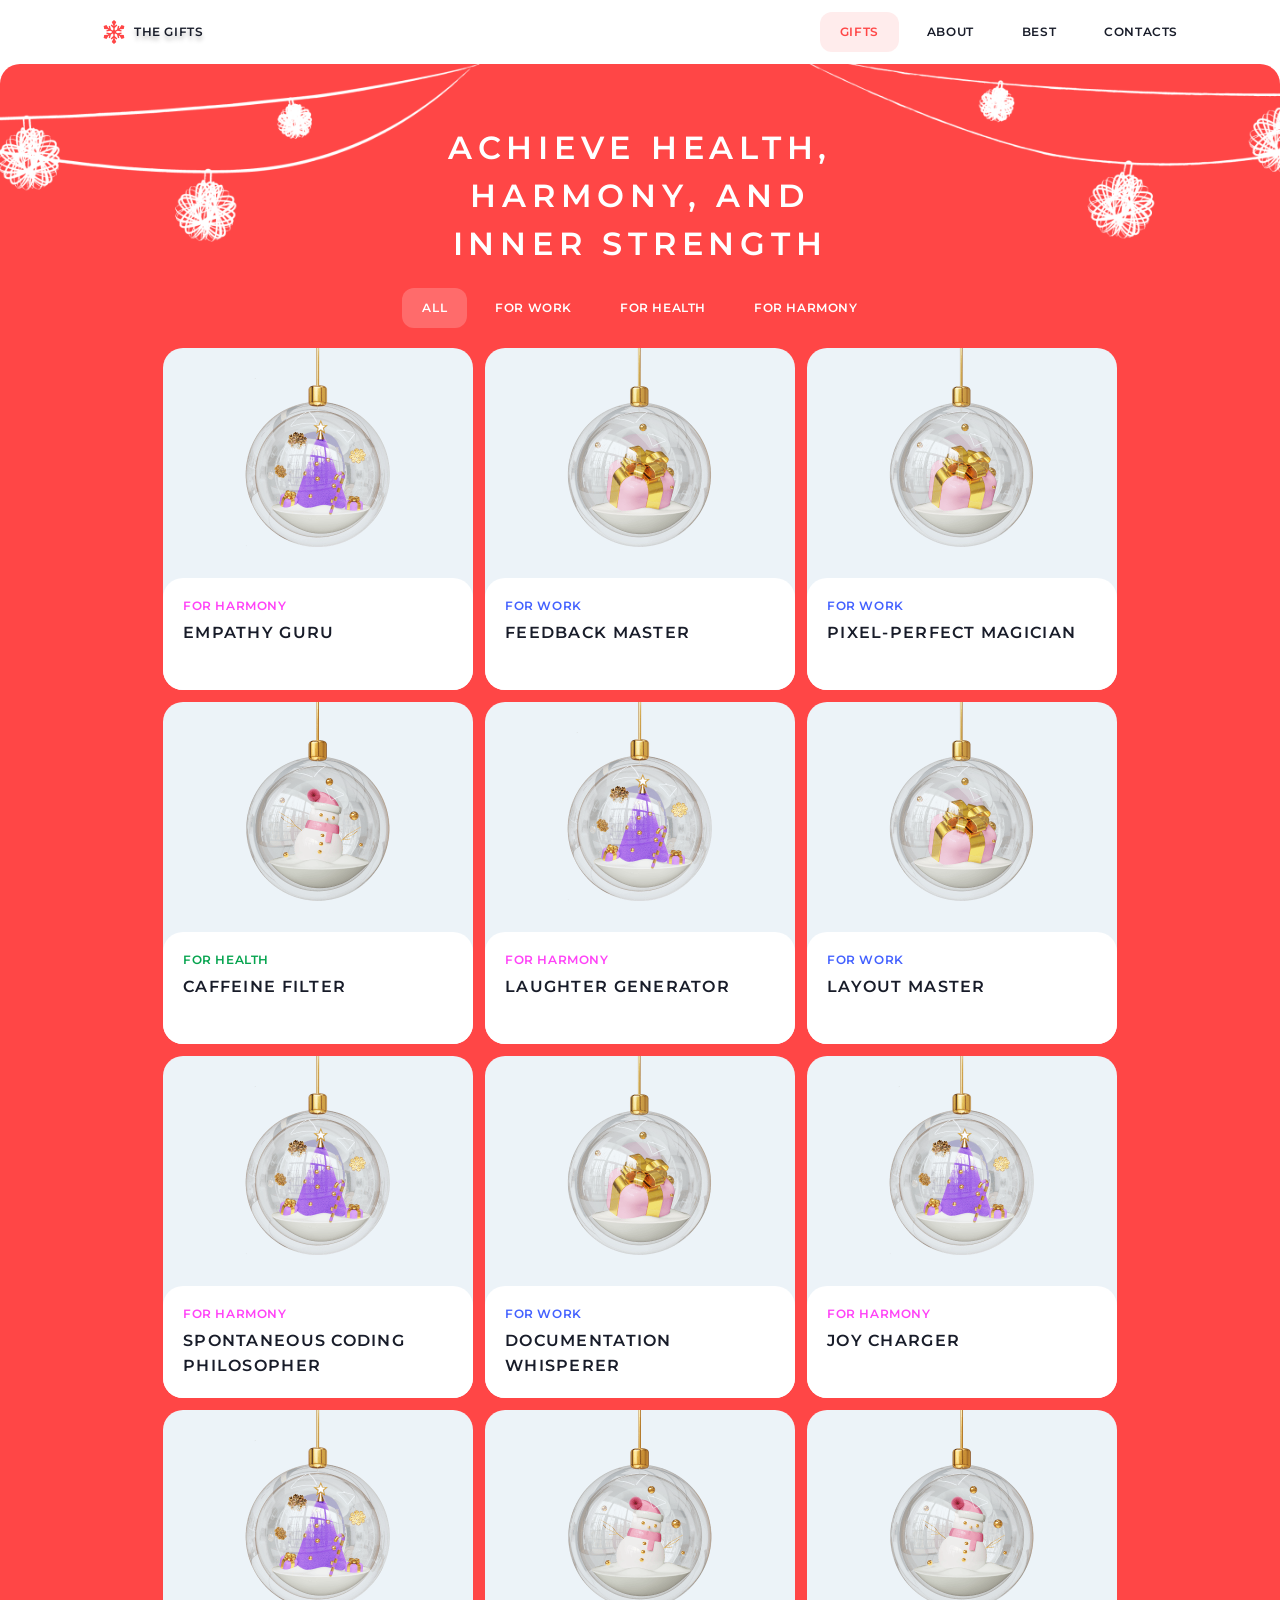
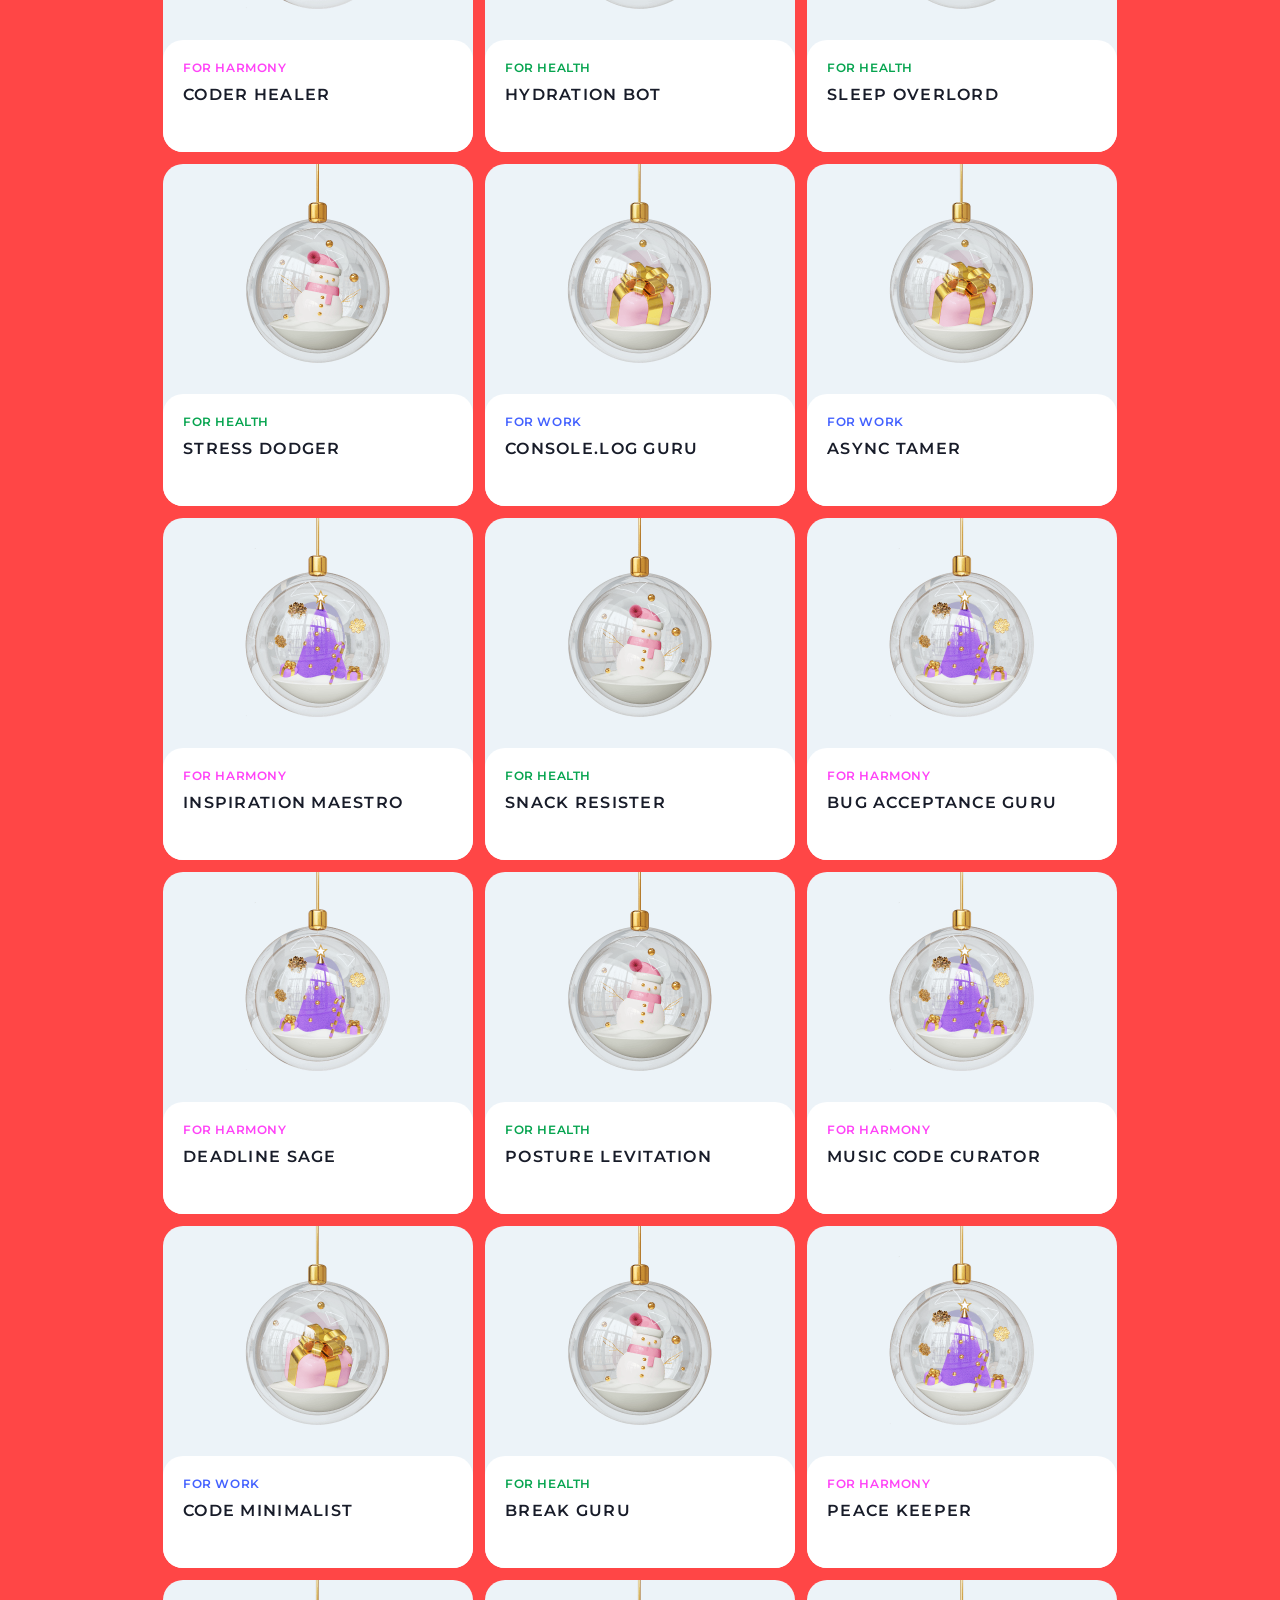
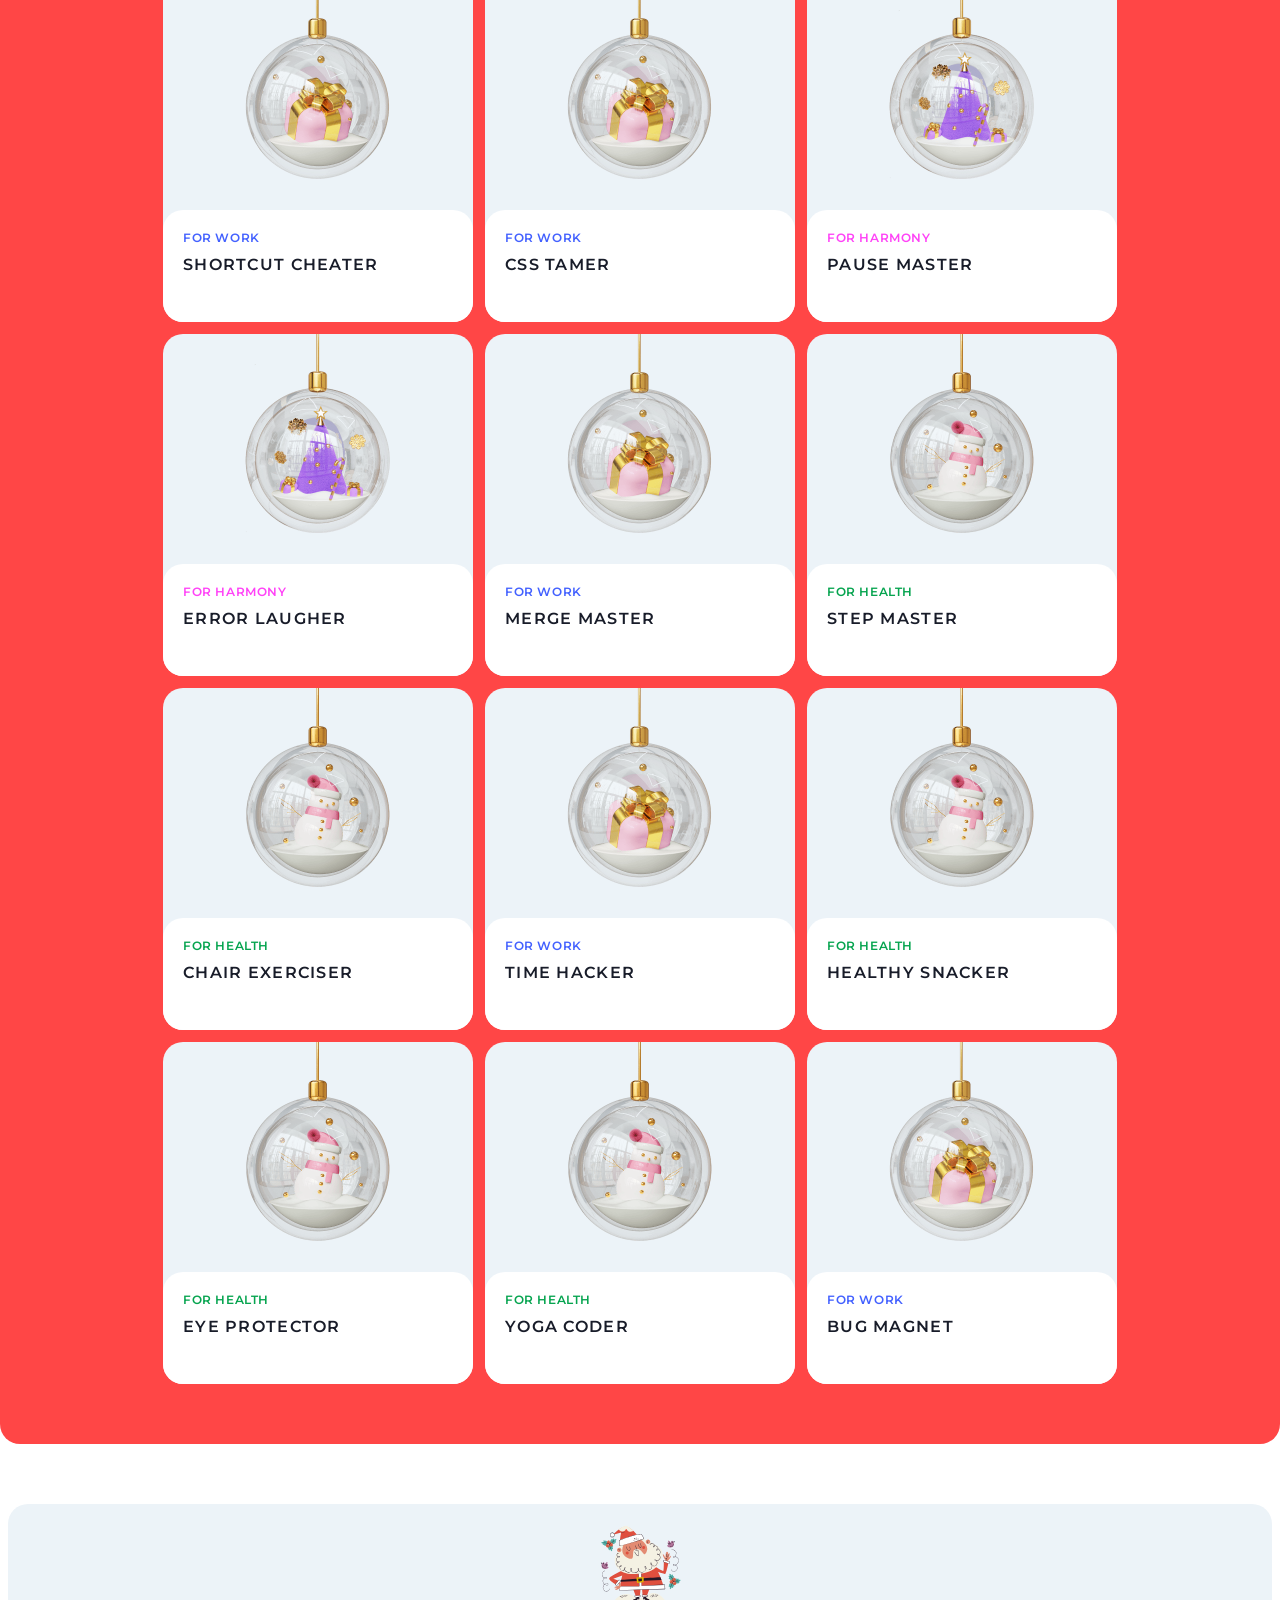
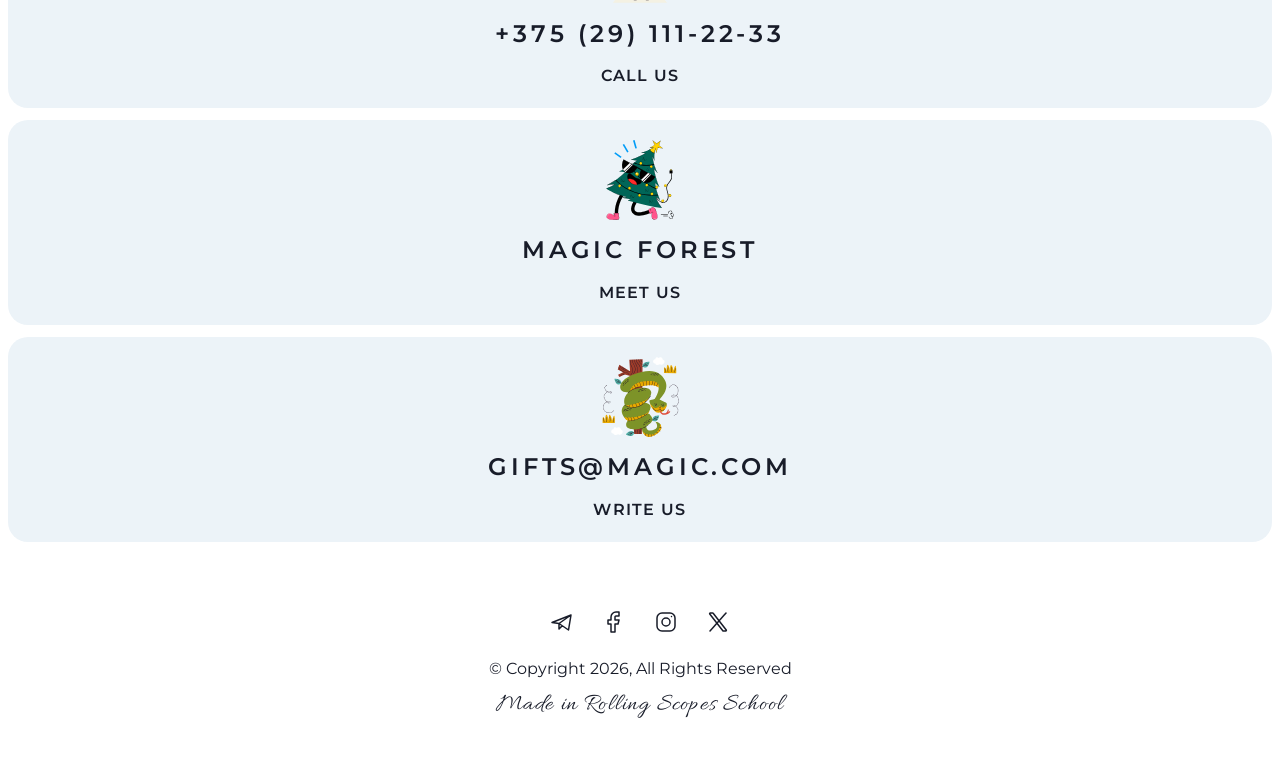
==== gifts.html @ aa80b403 "refactor: re-upload my old project from https://rolling-scopes-school.github.io/alekseikachkin-JSFE2" ====
<!DOCTYPE html>
<html lang="en">
<head>
  <meta charset="UTF-8">
  <meta name="viewport" content="width=device-width, initial-scale=1.0">
  <link type="Image/x-icon" href="./assets/svg/X-Shop.ico" rel="icon">
  <link rel="stylesheet" href="gifts.css">
  <script src="./consts.js" defer async type="module"></script>
  <script src="./burger.js" defer async type="module"></script>
  <script src="./gifts.js" defer async type="module"></script>
  <script src="./bodyRightPadding.js" defer async type="module"></script>
  <title>Gifts | Christmas Shop</title>
</head>
<body>
    <header id="Top">
    <a class="logo action-small" href="./index.html">
      <img src="./assets/svg/logo.svg" alt="snowflake">
      the gifts
    </a>
    <nav class="nav-links">
      <a class="nav-link action-small active-link">gifts</a>
      <a href="./index.html#About" class="nav-link action-small">about</a>
      <a href="./index.html#Best-Gifts" class="nav-link action-small">best</a>
      <a href="#Contacts" class="nav-link action-small">contacts</a>
    </nav>
    <div class="burger-container" id="burger-icon">
      <div class="burger-line" id="hor"></div>
      <div class="burger-line" id="ver"></div>
    </div>
  </header>
  <nav class="nav-burger" id="nav-burger">
      <a class="nav-link header2 active-link">gifts</a>
      <a href="./index.html#About" class="nav-link header2">about</a>
      <a href="./index.html#Best-Gifts" class="nav-link header2">best</a>
      <a href="#Contacts" class="nav-link header2">contacts</a>
  </nav>
  <main class="wrapper">
    <section class="gifts" id="Gifts">
      <h1 class="header1">Achieve health, harmony, and inner strength</h1>
      <nav class="tabs-container" id="tabs-container">
        <button class="tab action-small" id="All">All</button>
        <button class="tab action-small" id="Work">For Work</button>
        <button class="tab action-small" id="Health">For Health</button>
        <button class="tab action-small" id="Harmony">For Harmony</button>
      </nav>
      <div class="gifts-container" id="gifts-container">
      </div>
    </section>
  </main>
  <footer id="Contacts">
    <div class="contacts-container">
      <a class="contacts-card" href="tel:+375291112233">
        <img class="contacts-img" src="./assets/svg/santa-claus.svg" alt="santa-claus">
        <p class="contacts-info action-large" >+375 (29) 111-22-33</p>
        <h3 class="contacts-us header3">call us</h3>
      </a>
      <a class="contacts-card" target="_blank" href="https://maps.app.goo.gl/qPadGt6DpRe9bDaa7">
        <img class="contacts-img" src="./assets/svg/christmas-tree.svg" alt="christmas-tree">
        <p  class="contacts-info action-large" >magic forest</p>
        <h3 class="contacts-us header3">meet us</h3>
      </a>
      <a class="contacts-card" target="_top" href="mailto:lex6164665@gmail.com?subject=Christmas&body=Hi">
        <img class="contacts-img" src="./assets/svg/snake.svg" alt="snake">
        <p class="contacts-info action-large" >gifts@magic.com</p>
        <h3 class="contacts-us header3">write us</h3>
      </a>
    </div>
    <div class="socials-n-copyright">
      <div class="socials-container">
        <a target="_blank" href="https://web.telegram.org/a/" class="socials-link">
          <svg width="24" height="24" viewBox="0 0 24 24" fill="none" xmlns="http://www.w3.org/2000/svg">
          <path d="M21 5L2 12.5L9 13.5M21 5L18.5 20L9 13.5M21 5L9 13.5M9 13.5V19L12.2488 15.7229" stroke="#181C29" stroke-width="1.5" stroke-linecap="round" stroke-linejoin="round"/>
          </svg>
        </a>
        <a target="_blank" href="https://facebook.com" class="socials-link">
          <svg width="24" height="24" viewBox="0 0 24 24" fill="none" xmlns="http://www.w3.org/2000/svg">
          <path d="M17 2H14C12.6739 2 11.4021 2.52678 10.4645 3.46447C9.52678 4.40215 9 5.67392 9 7V10H6V14H9V22H13V14H16L17 10H13V7C13 6.73478 13.1054 6.48043 13.2929 6.29289C13.4804 6.10536 13.7348 6 14 6H17V2Z" stroke="#181C29" stroke-width="1.5" stroke-linecap="round" stroke-linejoin="round"/>
          </svg>
        </a>
        <a target="_blank" href="https://instagram.com" class="socials-link">
          <svg width="24" height="24" viewBox="0 0 24 24" fill="none" xmlns="http://www.w3.org/2000/svg">
            <path d="M12 16C14.2091 16 16 14.2091 16 12C16 9.79086 14.2091 8 12 8C9.79086 8 8 9.79086 8 12C8 14.2091 9.79086 16 12 16Z" stroke="#181C29" stroke-width="1.5" stroke-linecap="round" stroke-linejoin="round"/>
            <path d="M3 16V8C3 5.23858 5.23858 3 8 3H16C18.7614 3 21 5.23858 21 8V16C21 18.7614 18.7614 21 16 21H8C5.23858 21 3 18.7614 3 16Z" stroke="#181C29" stroke-width="1.5"/>
            <path d="M17.5 6.51L17.51 6.49889" stroke="#181C29" stroke-width="1.5" stroke-linecap="round" stroke-linejoin="round"/>
          </svg>
        </a>
        <a target="_blank" href="htpps://x.com" class="socials-link">
          <svg width="24" height="24" viewBox="0 0 24 24" fill="none" xmlns="http://www.w3.org/2000/svg">
          <path d="M16.8198 20.7684L3.75317 3.96836C3.44664 3.57425 3.72749 3 4.22678 3H6.70655C6.8917 3 7.06649 3.08548 7.18016 3.23164L20.2468 20.0316C20.5534 20.4258 20.2725 21 19.7732 21H17.2935C17.1083 21 16.9335 20.9145 16.8198 20.7684Z" stroke="#181C29" stroke-width="1.5"/>
          <path d="M20 3L4 21" stroke="#181C29" stroke-width="1.5" stroke-linecap="round"/>
          </svg>
        </a>
      </div>
      <p class="copyright paragraph">© Copyright 2026, All Rights Reserved</p>
      <a target="_blank" href="https://rs.school/" class="made caption">Made in Rolling Scopes School</a>
    </div>
  </footer>
  <a class="return-btn return-btn_disabled" id="return-btn" href="#Top">
    <svg xmlns="http://www.w3.org/2000/svg" width="24" height="24" viewBox="0 0 24 24" fill="none">
      <path d="M12 5V19" stroke="#FF4646" stroke-linecap="round" stroke-linejoin="round" />
      <path d="M18 11L12 5" stroke="#FF4646" stroke-linecap="round" stroke-linejoin="round" />
      <path d="M6 11L12 5" stroke="#FF4646" stroke-linecap="round" stroke-linejoin="round" />
    </svg>
  </a>
</body>
</html>
---- gifts.css ----
@import url("https://fonts.googleapis.com/css2?family=Allura&family=DM+Sans:ital,opsz,wght@0,9..40,100..1000;1,9..40,100..1000&family=Montserrat:ital,wght@0,100..900;1,100..900&display=swap");
html, body, div, span, applet, object, iframe,
h1, h2, h3, h4, h5, h6, p, blockquote, pre,
a, abbr, acronym, address, big, cite, code,
del, dfn, em, img, ins, kbd, q, s, samp,
small, strike, strong, sub, sup, tt, var,
b, u, i, center,
dl, dt, dd, ol, ul, li,
fieldset, form, label, legend,
table, caption, tbody, tfoot, thead, tr, th, td,
article, aside, canvas, details, embed,
figure, figcaption, footer, header, hgroup,
main, menu, nav, output, ruby, section, summary,
time, mark, audio, video {
  margin: 0;
  padding: 0;
  border: 0;
  font-size: 100%;
  font: inherit;
  vertical-align: baseline;
}

/* HTML5 display-role reset for older browsers */
article, aside, details, figcaption, figure,
footer, header, hgroup, main, menu, nav, section {
  display: block;
}

/* HTML5 hidden-attribute fix for newer browsers */
*[hidden] {
  display: none;
}

body {
  line-height: 1;
}

menu, ol, ul {
  list-style: none;
}

blockquote, q {
  quotes: none;
}

blockquote:before, blockquote:after,
q:before, q:after {
  content: "";
  content: none;
}

table {
  border-collapse: collapse;
  border-spacing: 0;
}

.caption {
  font-family: Allura;
  font-size: 24px;
  font-weight: 400;
  line-height: 100%;
  letter-spacing: 1.2px;
}

.header1 {
  font-family: Montserrat;
  font-size: 32px;
  font-style: normal;
  font-weight: 600;
  line-height: 150%;
  letter-spacing: 5.76px;
  text-transform: uppercase;
}

.header2 {
  font-family: Montserrat;
  font-size: 24px;
  font-weight: 600;
  line-height: 152%;
  letter-spacing: 3.84px;
  text-transform: uppercase;
}

.header3 {
  font-family: Montserrat;
  font-size: 16px;
  font-weight: 600;
  line-height: 152%;
  letter-spacing: 1.28px;
  text-transform: uppercase;
}

.header4 {
  font-family: Montserrat;
  font-size: 12px;
  font-weight: 600;
  line-height: 130%;
  letter-spacing: 0.6px;
  text-transform: uppercase;
}

.paragraph {
  font-family: Montserrat;
  font-size: 16px;
  font-weight: 400;
  line-height: 148%;
}

.action-large {
  font-family: Montserrat;
  font-size: 24px;
  font-weight: 600;
  line-height: 152%;
  letter-spacing: 3.84px;
  text-transform: uppercase;
  text-decoration: none;
}

.action-small {
  font-family: Montserrat;
  font-size: 12px;
  font-weight: 600;
  font-style: normal;
  line-height: 130%;
  letter-spacing: 0.6px;
  text-transform: uppercase;
  text-decoration: none;
}

.slider-text {
  font-family: Montserrat;
  font-size: 80px;
  font-weight: 600;
  text-transform: uppercase;
}

p, h1, h2, h3, h4 {
  -webkit-user-select: none;
     -moz-user-select: none;
          user-select: none;
}

a {
  text-decoration: none;
}

header {
  box-sizing: border-box;
  container-name: header;
  container-type: inline-size;
  display: flex;
  justify-content: space-between;
  padding: 12px 82px;
  background-color: #FFF;
}

.logo {
  display: flex;
  gap: 8px;
  padding: 8px 20px;
  align-items: center;
  text-shadow: 0px 4px 4px rgba(0, 0, 0, 0.25);
}
.logo img {
  width: 24px;
  height: 24px;
}

.nav-links {
  display: flex;
  gap: 8px;
  align-items: center;
}

.nav-link {
  padding: 12px 20px;
  text-decoration: none;
  border-radius: 12px;
}

.active-link {
  background-color: rgba(255, 70, 70, 0.1);
  color: #FF4646;
}

footer {
  padding: 60px 82px;
  display: flex;
  flex-direction: column;
  gap: 60px;
}

.contacts-container {
  display: grid;
  grid-template-columns: repeat(3, 1fr);
  gap: 12px;
}

.contacts-card {
  background-color: #ECF3F8;
  padding: 20px;
  display: flex;
  flex-direction: column;
  gap: 12px;
  align-items: center;
  border-radius: 20px;
  text-decoration: none;
}

.socials-n-copyright {
  display: flex;
  flex-direction: column;
  align-items: center;
  gap: 12px;
}

.socials-container {
  display: flex;
  gap: 12px;
}
.socials-container a {
  padding: 8px;
}

.burger-container,
.nav-burger {
  display: none;
}

@media (max-width: 1439px) {
  footer {
    padding-left: 8px;
    padding-right: 8px;
  }
  .contacts-container {
    display: flex;
    flex-direction: column;
  }
}
@media (width < 769px) {
  header {
    padding: 12px 8px;
  }
  .nav-links {
    display: none;
  }
  .burger-container {
    height: 40px;
    width: 40px;
    display: flex;
    padding: 0px 10px;
    gap: 8px;
    flex-direction: column;
    align-items: center;
    justify-content: center;
    transition: gap 0.8s;
  }
  .burger-line {
    background-color: #181C29;
    height: 1px;
    width: 20px;
    transition: transform 0.8s;
  }
  .burger-container_active {
    height: 40px;
    width: 40px;
    gap: 0;
  }
  .ver {
    transform: rotate(45deg);
    transition: transform 0.8s;
  }
  .hor {
    transform: rotate(-45deg);
    transition: transform 0.8s;
  }
  .nav-burger {
    position: fixed;
    background-color: #FFF;
    display: flex;
    flex-direction: column;
    align-items: center;
    justify-content: center;
    gap: 8px;
    width: 100vw;
    height: calc(100vh - 60px);
    top: 62px;
    z-index: 100;
    left: 100vW;
  }
  .nav-burger_active {
    left: 0;
    z-index: 100;
  }
}
@media (hover: hover) {
  .logo:hover {
    cursor: url(./assets/svg/pointinghand.svg), auto;
  }
  .active-link:hover,
  .nav-link:hover {
    background-color: rgba(255, 70, 70, 0.1);
    color: #FF4646;
    cursor: url(./assets/svg/pointinghand.svg), auto;
  }
  .active-link:hover:visited,
  .nav-link:hover:visited {
    text-decoration: none;
  }
  .active-link:hover {
    cursor: default;
  }
  .contacts-card:hover,
  .socials-link:hover,
  .made:hover,
  .made:hover {
    cursor: url(./assets/svg/pointinghand.svg), auto;
    color: #FF4646;
  }
  .contacts-card:hover *,
  .socials-link:hover *,
  .made:hover *,
  .made:hover * {
    color: #FF4646;
  }
  .socials-link:hover svg path {
    stroke: #FF4646;
  }
  .burger-container:hover {
    cursor: url(./assets/svg/pointinghand.svg), auto;
  }
}
@media (hover: none) {
  .active-link:active,
  .nav-link:active {
    background-color: rgba(255, 70, 70, 0.1);
    color: #FF4646;
  }
  .contacts-card:active * {
    color: #FF4646;
  }
  .socials-link:active svg path {
    stroke: #FF4646;
  }
  .made:active {
    color: #FF4646;
  }
  .body_burger-padding {
    padding: 0 17px 0 0 !important;
  }
}
.gifts {
  border-radius: 20px;
  padding: 60px 8px;
  background-color: #FF4646;
  background-image: url("./assets/images/bg-garland.png");
  background-repeat: no-repeat;
  background-size: 100%;
  flex-direction: column;
  display: flex;
  flex-wrap: wrap;
  justify-content: center;
  gap: 20px;
  align-items: center;
}
.gifts .header1 {
  max-width: 426px;
  color: #FFF;
  text-align: center;
}

.tabs-container {
  display: flex;
  gap: 8px;
  justify-content: center;
  flex-wrap: wrap;
}

.tab {
  color: #FFF;
  padding: 12px 20px;
  border: none;
  border-radius: 12px;
  background: none;
}

.active-tab {
  background-color: rgba(255, 255, 255, 0.2);
  cursor: default;
  transition: background-color 2.5s;
}

.gifts-container {
  display: flex;
  flex-wrap: wrap;
  gap: 12px;
  align-items: center;
  justify-content: center;
}

.return-btn {
  display: none;
}

@media (max-width: 768px) {
  .return-btn {
    width: 56px;
    height: 56px;
    display: flex;
    justify-content: center;
    align-items: center;
    position: fixed;
    border-radius: 50%;
    right: 8px;
    bottom: 8px;
    background-color: #FFF;
    border: 1px solid #FF4646;
    transition: border 0s, border-radius 0s, box-shadow 0.2s;
  }
  .return-btn:active {
    box-shadow: 0px 0px 6px 2px #FF4646;
    transition: box-shadow 0s;
  }
  .return-btn_disabled {
    display: none !important;
  }
}
@media (max-width: 767px) {
  .tab {
    padding: 12px 8px;
  }
  .tabs-container {
    gap: 0;
  }
}
@media (hover: hover) {
  .return-btn:hover {
    cursor: url(./assets/svg/pointinghand.svg), auto;
  }
  .tab:hover {
    background-color: rgba(255, 255, 255, 0.2);
    cursor: url(./assets/svg/pointinghand.svg), auto;
  }
  .active-tab:hover {
    cursor: default;
  }
}
@media (hover: none) {
  .tab:active {
    background-color: rgba(255, 255, 255, 0.2);
  }
}
.gift-card {
  position: relative;
  display: flex;
  flex-direction: column;
  width: 310px;
  height: 342px;
  border-radius: 20px;
  background-color: #ECF3F8;
  text-decoration: none;
}
.gift-card .gift-img {
  min-height: 230px;
  width: 100%;
}
.gift-card .for-health-img {
  background: no-repeat center/100% url("./assets/images/gift-for-health.png");
}
.gift-card .for-work-img {
  background: no-repeat center/100% url("./assets/images/gift-for-work.png");
}
.gift-card .for-harmony-img {
  background: no-repeat center/100% url("./assets/images/gift-for-harmony.png");
}

.close-btn {
  display: none;
}

.card-info {
  height: 100%;
  background-color: #FFF;
  border-radius: 20px;
  padding: 20px;
  display: flex;
  flex-direction: column;
  gap: 20px;
}

.gift-text {
  display: flex;
  flex-direction: column;
  justify-content: start;
  gap: 8px;
}
.gift-text .work {
  color: #4361FF;
}
.gift-text .health {
  color: #06A44F;
}
.gift-text .harmony {
  color: #FF43F7;
}
.gift-text .paragraph {
  display: none;
}

.super-container {
  display: none;
}

.gift-card_wrapper {
  transition: background-color 0.5s, width 0.5s, height 0.5s;
}

#selected-card {
  width: auto;
  height: auto;
  max-width: 400px;
  margin: 0 8px;
}
#selected-card .close-btn {
  position: absolute;
  width: 40px;
  height: 40px;
  top: 12px;
  right: 12px;
  display: flex;
  align-items: center;
  justify-content: center;
  border-radius: 4px;
  transition: background-color 0.5s;
}
#selected-card .close-btn svg path {
  stroke: #181C29;
  transition: stroke 0.5s;
}
#selected-card .for-health-img {
  background: no-repeat center/auto 130% url("./assets/images/gift-for-health.png");
}
#selected-card .for-work-img {
  background: no-repeat center/auto 130% url("./assets/images/gift-for-work.png");
}
#selected-card .for-harmony-img {
  background: no-repeat center/auto 130% url("./assets/images/gift-for-harmony.png");
}
#selected-card .gift-text .paragraph {
  display: block;
}
#selected-card .super-container {
  display: flex;
  flex-direction: column;
  gap: 8px;
}
#selected-card .line-grid {
  max-width: 100%;
  display: flex;
  justify-content: space-between;
  gap: 12px;
}
#selected-card .line-label {
  flex: 1 13 184px;
  text-transform: capitalize;
}
#selected-card .line-value {
  flex: 0 0 40px;
}
#selected-card .line-stars {
  display: flex;
  gap: 8px;
  flex-wrap: nowrap;
  flex: 0 0 112px;
}
#selected-card .line-stars img {
  width: 16px;
  height: 16px;
}

.gift-card_wrapper:has(#selected-card) {
  position: fixed;
  width: 100vw;
  height: 100vh;
  top: 0;
  display: flex;
  align-items: center;
  justify-content: center;
  z-index: 1000;
  background-color: rgba(24, 28, 41, 0.8);
  transition: background-color 0.5s, width 0.5s, height 0.5s;
}

body:has(#selected-card) {
  overflow: hidden;
}

@media (hover: hover) {
  .gift-card:hover {
    cursor: url(./assets/svg/pointinghand.svg), auto;
  }
  .gift-card:hover h3 {
    color: #FF4646;
  }
  #selected-card:hover {
    cursor: default;
  }
  #selected-card:hover h3 {
    color: #181C29;
  }
  .close-btn:hover {
    background-color: rgba(255, 70, 70, 0.1);
    transition: background-color 0.5s;
    cursor: url(./assets/svg/pointinghand.svg), auto;
  }
  .close-btn:hover svg path {
    stroke: #FF4646;
    transition: stroke 0.5s;
  }
}
@media (hover: none) {
  .gift-card:active .header3 {
    color: #FF4646;
  }
  #selected-card:active h3 {
    color: #181C29;
  }
  .close-btn:active {
    background-color: rgba(255, 70, 70, 0.1);
  }
  .close-btn:active svg path {
    stroke: #FF4646;
  }
}
html {
  scroll-behavior: smooth;
}

* {
  text-decoration: none;
  color: #181C29;
  box-sizing: border-box;
  -webkit-tap-highlight-color: transparent !important;
}
*:visited {
  text-decoration: none;
}

body {
  max-width: 100%;
  margin: 0;
  padding: 0;
  transition: overflow 0s;
}

.body_no-scroll {
  overflow: hidden;
  transition: overflow 0s;
}

* {
  transition: stroke 0.5s ease-in-out, background-color 0.5s ease-in-out, color 0.5s ease-in-out;
}

@media (hover: hover) {
  *:hover {
    transition: stroke 0.5s ease-in-out, background-color 0.5s ease-in-out, color 0.5s ease-in-out;
  }
}
header, footer, .wrapper {
  max-width: 1440px;
  margin: 0 auto;
}

img {
  -webkit-user-select: none;
     -moz-user-select: none;
          user-select: none;
}/*# sourceMappingURL=gifts.css.map */
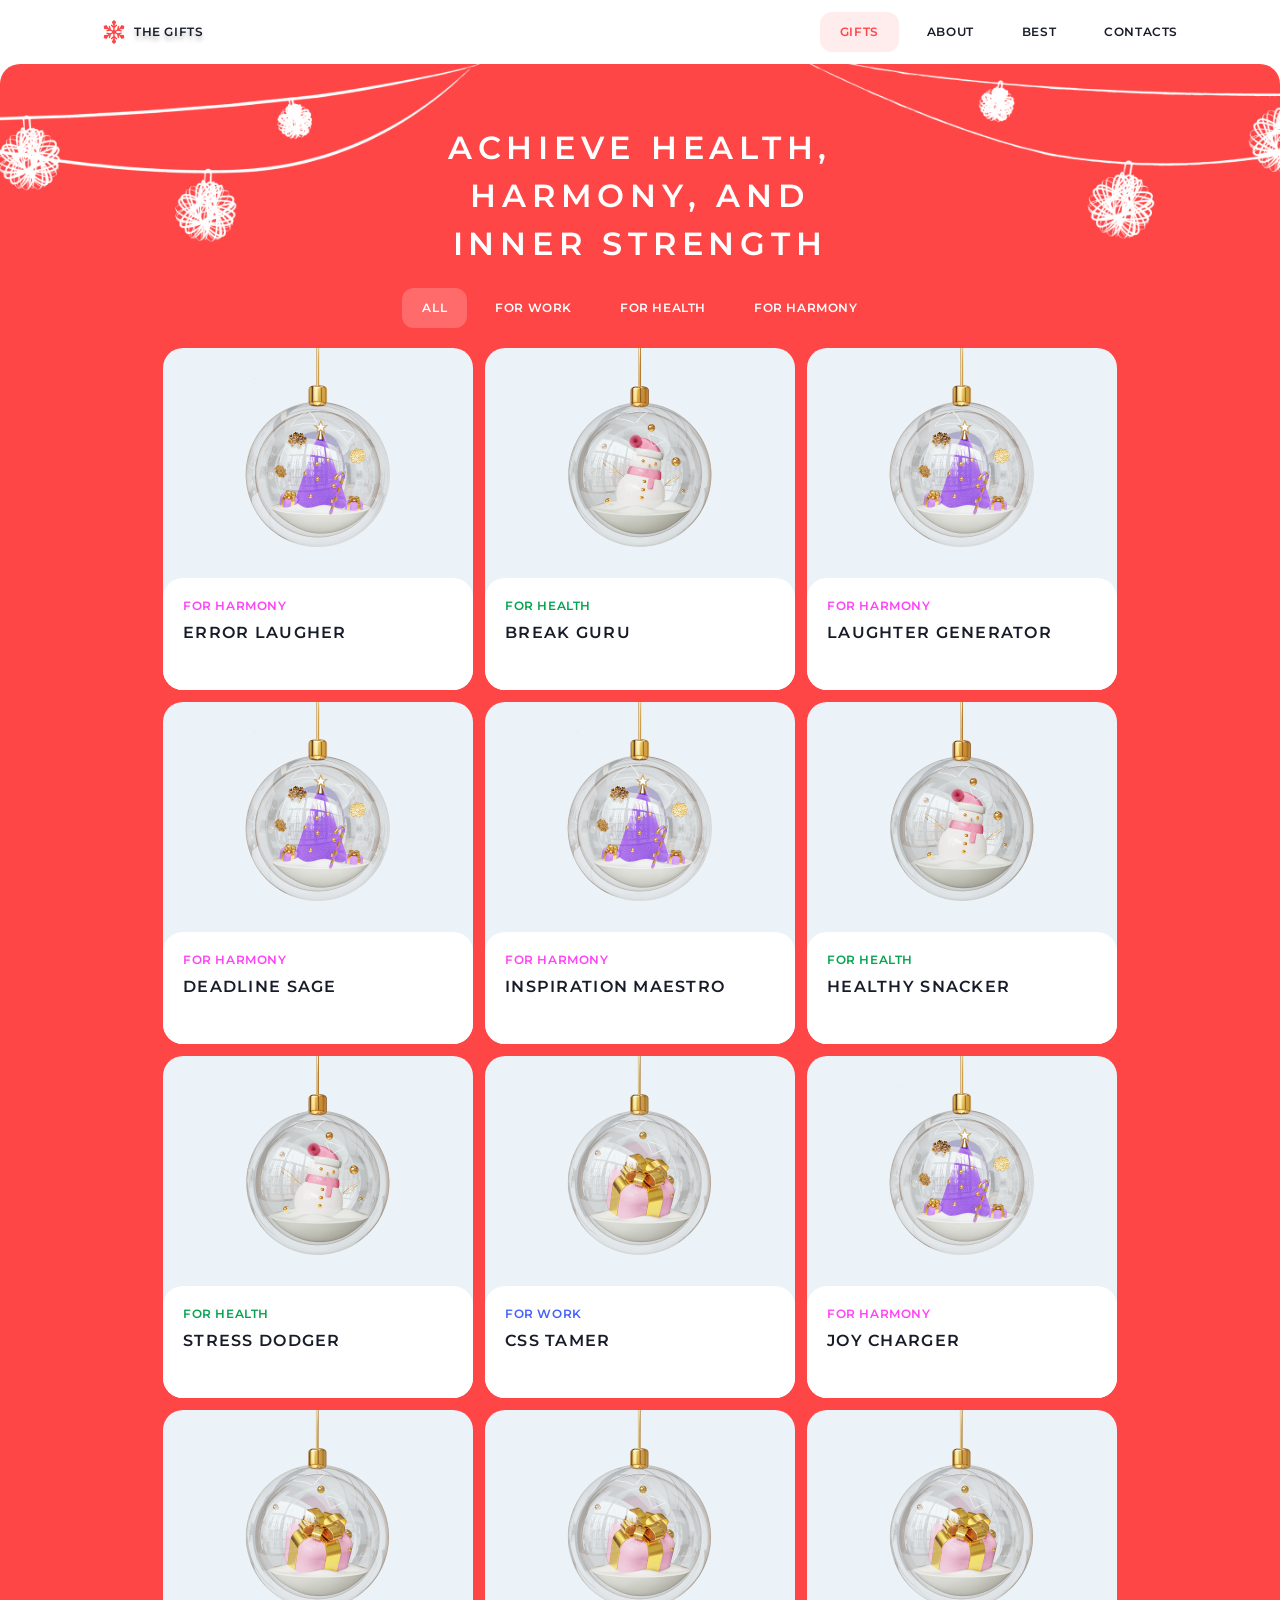
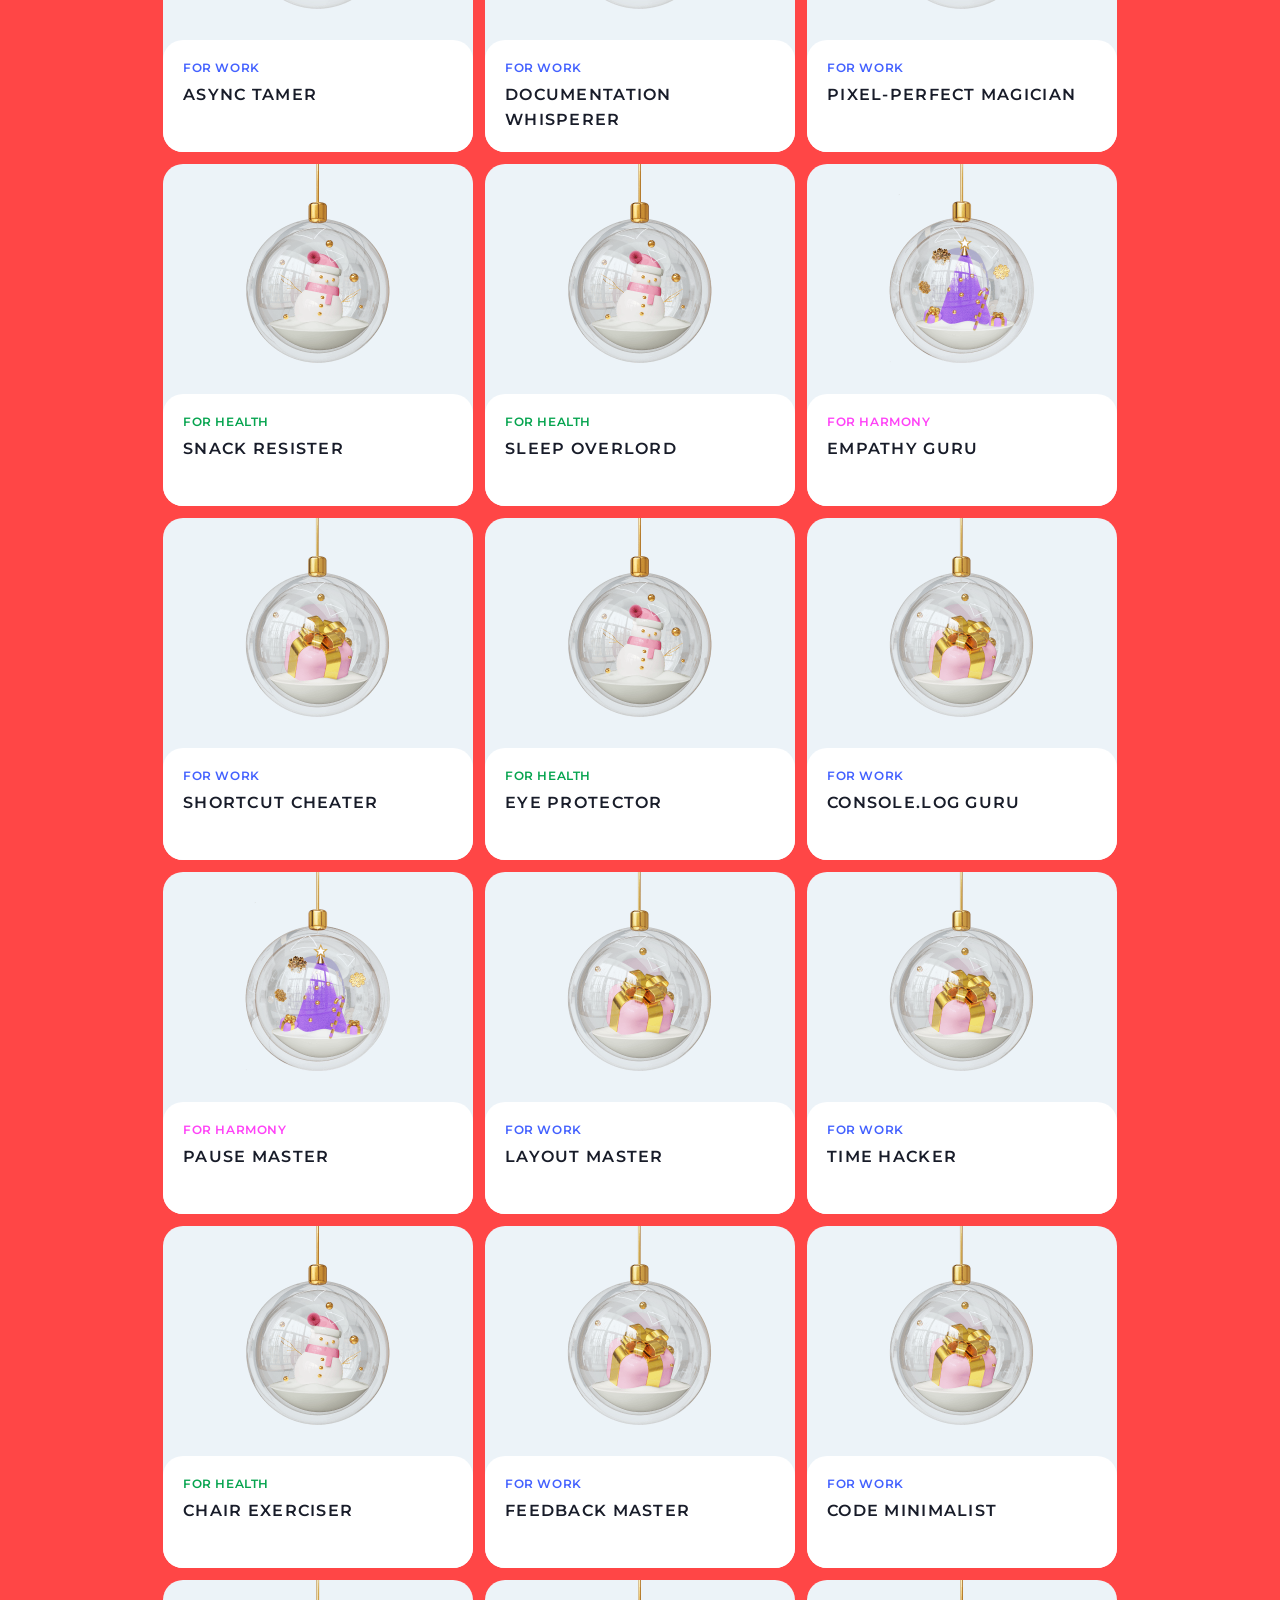
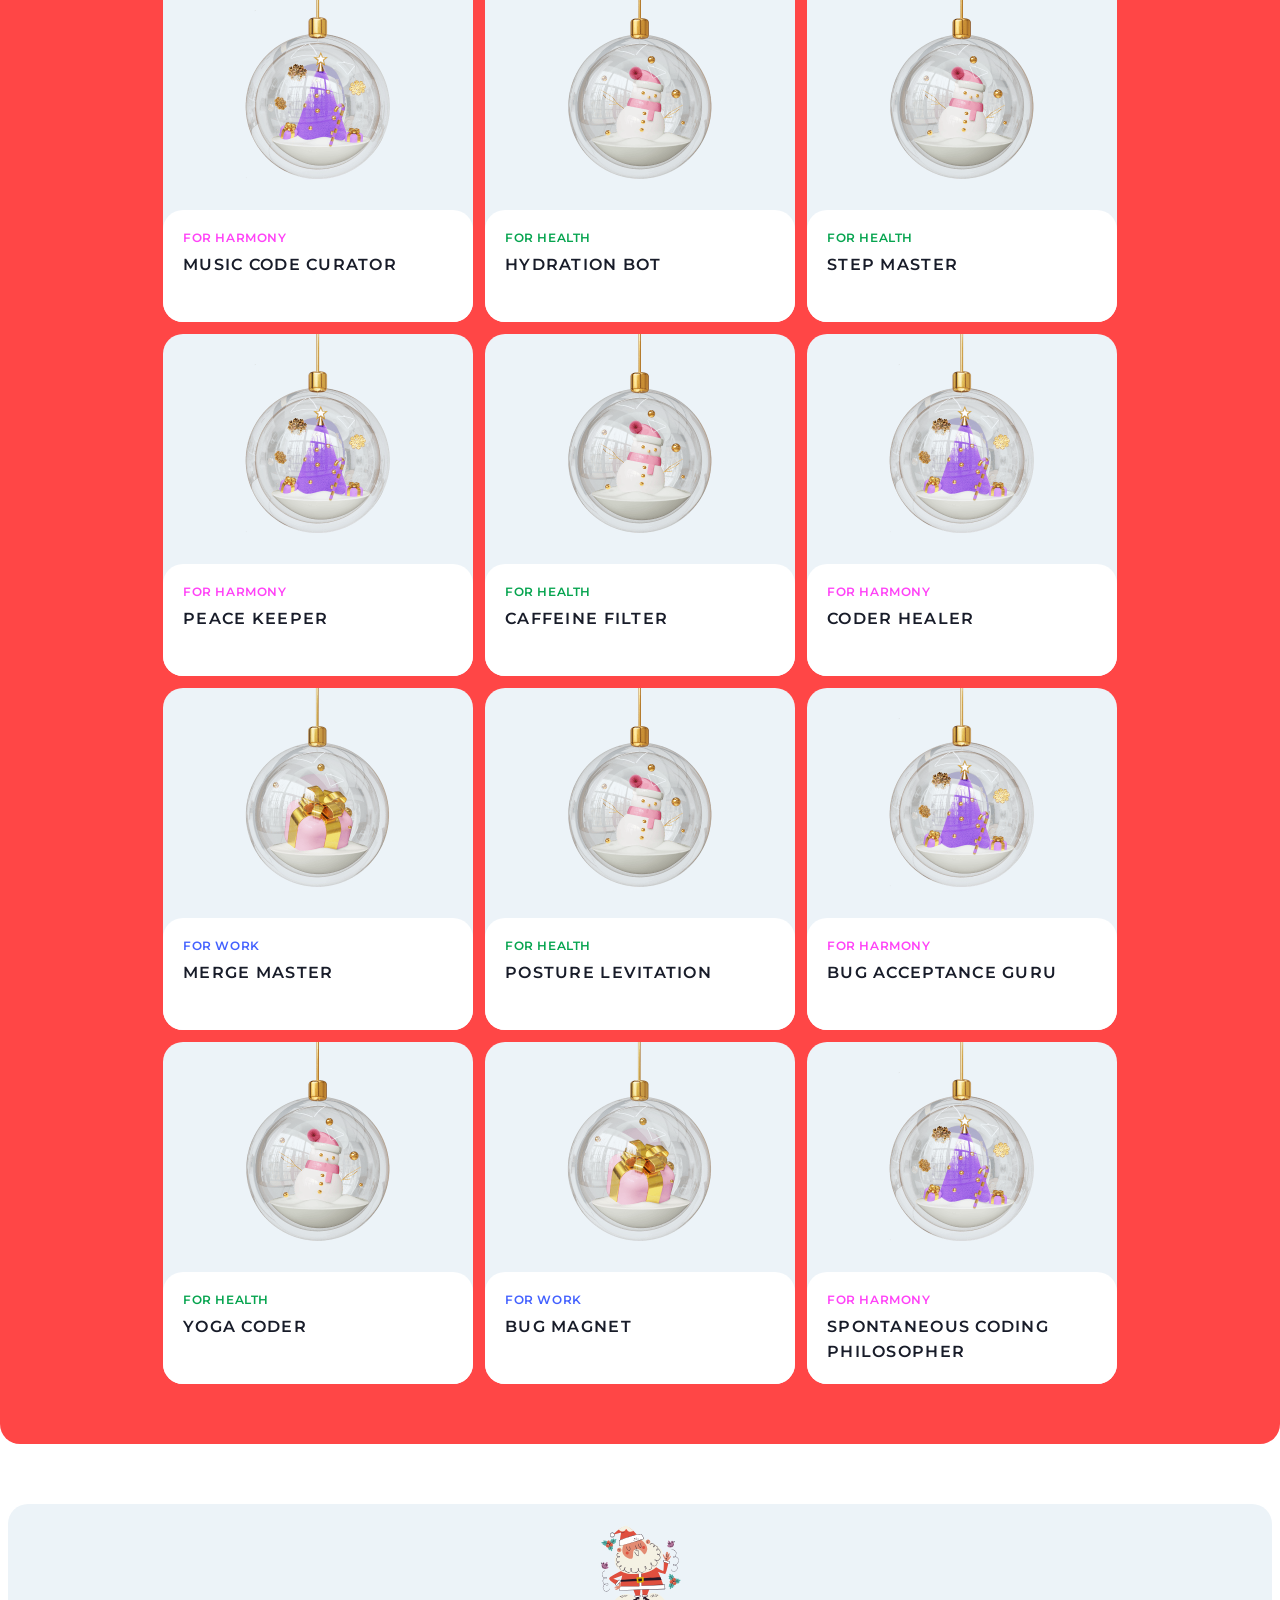
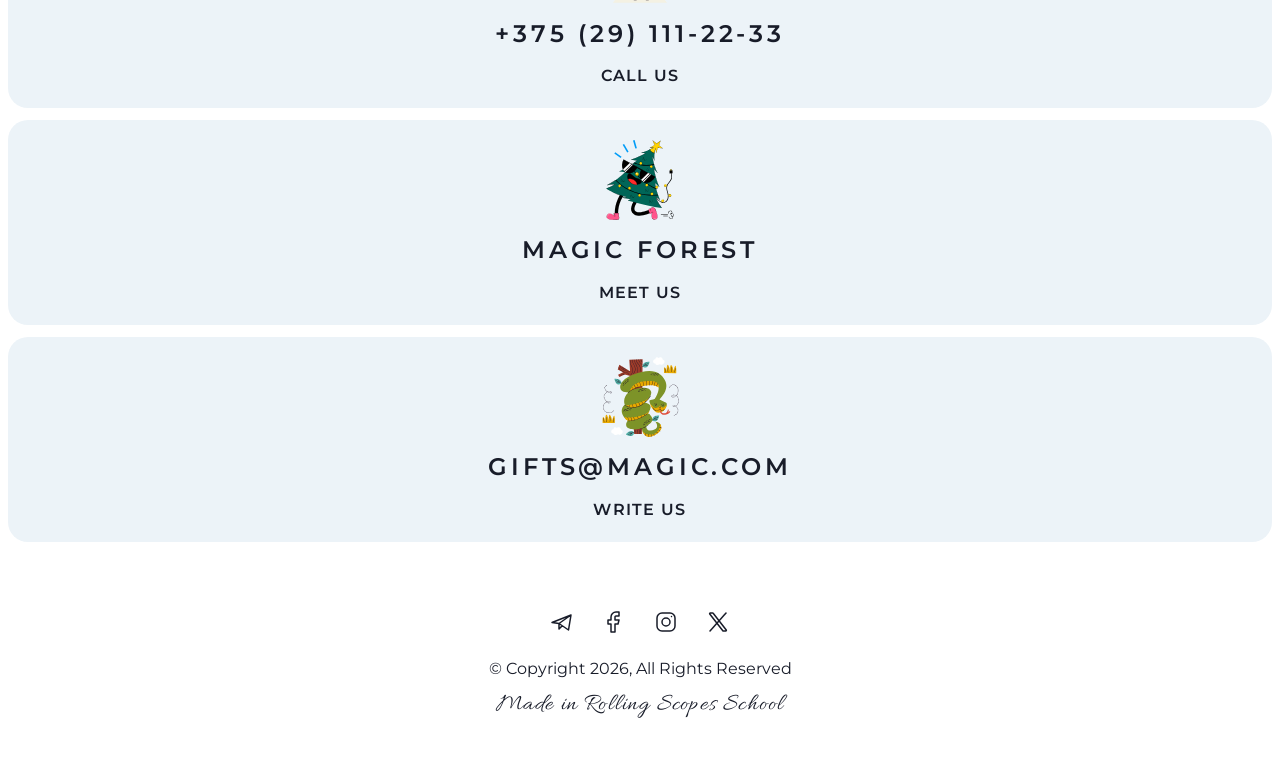
==== commit f04b6090: "fix: fix validation for both pages 2026/09/24" ====
--- a/gifts.html
+++ b/gifts.html
@@ -5,10 +5,10 @@
   <meta name="viewport" content="width=device-width, initial-scale=1.0">
   <link type="Image/x-icon" href="./assets/svg/X-Shop.ico" rel="icon">
   <link rel="stylesheet" href="gifts.css">
-  <script src="./consts.js" defer async type="module"></script>
-  <script src="./burger.js" defer async type="module"></script>
-  <script src="./gifts.js" defer async type="module"></script>
-  <script src="./bodyRightPadding.js" defer async type="module"></script>
+  <script src="./consts.js" async type="module"></script>
+  <script src="./burger.js"  async type="module"></script>
+  <script src="./gifts.js" async type="module"></script>
+  <script src="./bodyRightPadding.js"  async type="module"></script>
   <title>Gifts | Christmas Shop</title>
 </head>
 <body>
@@ -52,17 +52,17 @@
       <a class="contacts-card" href="tel:+375291112233">
         <img class="contacts-img" src="./assets/svg/santa-claus.svg" alt="santa-claus">
         <p class="contacts-info action-large" >+375 (29) 111-22-33</p>
-        <h3 class="contacts-us header3">call us</h3>
+        <p class="contacts-us header3">call us</p>
       </a>
       <a class="contacts-card" target="_blank" href="https://maps.app.goo.gl/qPadGt6DpRe9bDaa7">
         <img class="contacts-img" src="./assets/svg/christmas-tree.svg" alt="christmas-tree">
         <p  class="contacts-info action-large" >magic forest</p>
-        <h3 class="contacts-us header3">meet us</h3>
+        <p class="contacts-us header3">meet us</p>
       </a>
       <a class="contacts-card" target="_top" href="mailto:lex6164665@gmail.com?subject=Christmas&body=Hi">
         <img class="contacts-img" src="./assets/svg/snake.svg" alt="snake">
         <p class="contacts-info action-large" >gifts@magic.com</p>
-        <h3 class="contacts-us header3">write us</h3>
+        <p class="contacts-us header3">write us</p>
       </a>
     </div>
     <div class="socials-n-copyright">
